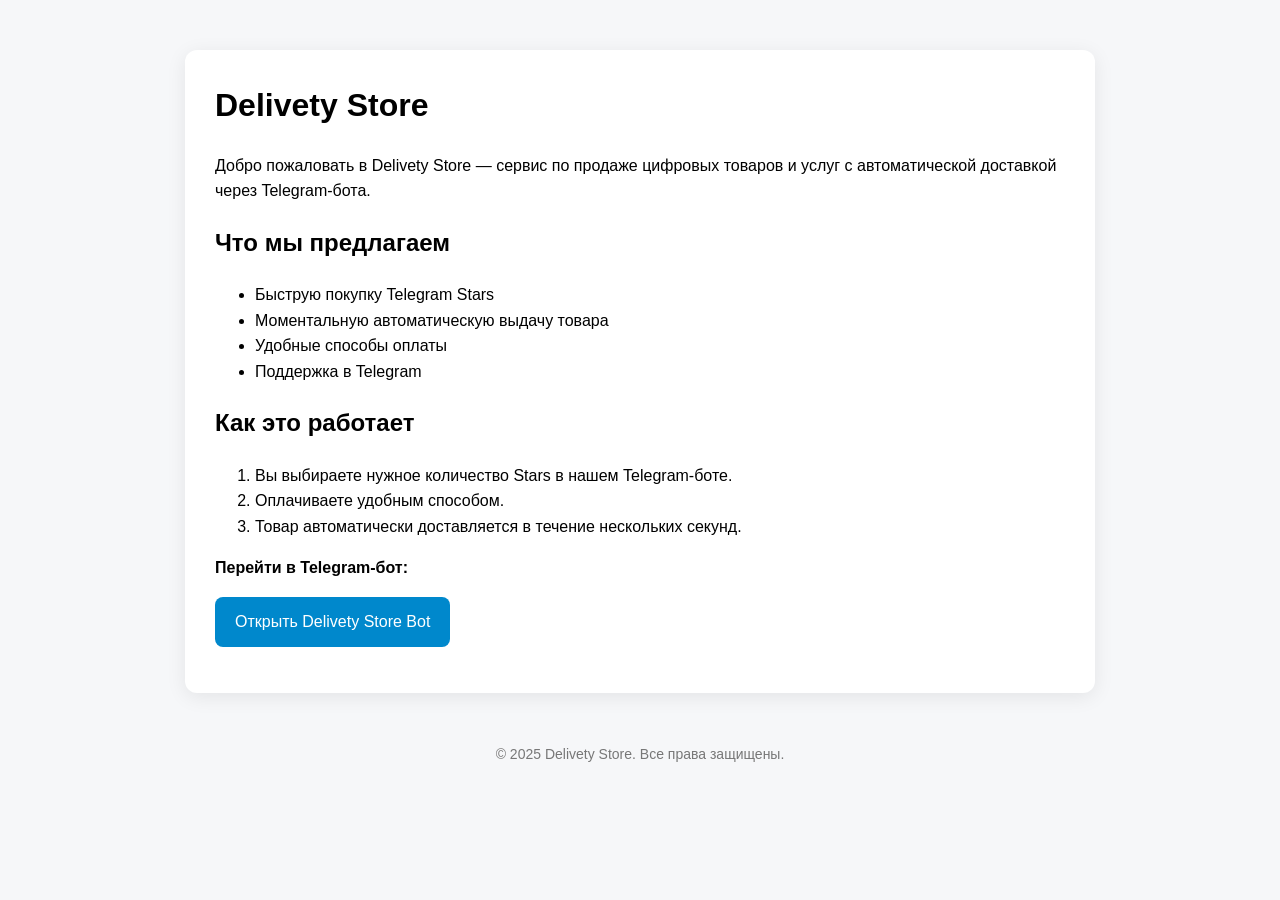
==== index.html @ 3ef8f0d7 "Add initial HTML structure for Delivety Store" ====
<!DOCTYPE html>
<html lang="ru">
<head>
    <meta charset="UTF-8">
    <title>Delivety Store — Telegram Stars</title>
    <meta name="viewport" content="width=device-width, initial-scale=1.0">
    <style>
        body {
            font-family: Arial, sans-serif;
            background: #f6f7f9;
            margin: 0;
            padding: 0;
            line-height: 1.6;
        }
        .container {
            max-width: 850px;
            margin: 50px auto;
            padding: 30px;
            background: #ffffff;
            border-radius: 12px;
            box-shadow: 0 4px 20px rgba(0,0,0,0.08);
        }
        h1 {
            margin-top: 0;
        }
        .btn {
            display: inline-block;
            background: #0088cc;
            color: #fff;
            padding: 12px 20px;
            text-decoration: none;
            border-radius: 8px;
            font-size: 16px;
        }
        footer {
            text-align: center;
            margin-top: 40px;
            color: #777;
            font-size: 14px;
        }
    </style>
</head>
<body>

<div class="container">
    <h1>Delivety Store</h1>
    <p>Добро пожаловать в Delivety Store — сервис по продаже цифровых товаров и услуг с автоматической доставкой через Telegram-бота.</p>

    <h2>Что мы предлагаем</h2>
    <ul>
        <li>Быструю покупку Telegram Stars</li>
        <li>Моментальную автоматическую выдачу товара</li>
        <li>Удобные способы оплаты</li>
        <li>Поддержка в Telegram</li>
    </ul>

    <h2>Как это работает</h2>
    <ol>
        <li>Вы выбираете нужное количество Stars в нашем Telegram-боте.</li>
        <li>Оплачиваете удобным способом.</li>
        <li>Товар автоматически доставляется в течение нескольких секунд.</li>
    </ol>

    <p><strong>Перейти в Telegram-бот:</strong></p>
    <p>
        <a class="btn" href="https://t.me/Deliverystars_bot" target="_blank">Открыть Delivety Store Bot</a>
    </p>
</div>

<footer>© 2025 Delivety Store. Все права защищены.</footer>

</body>
</html>
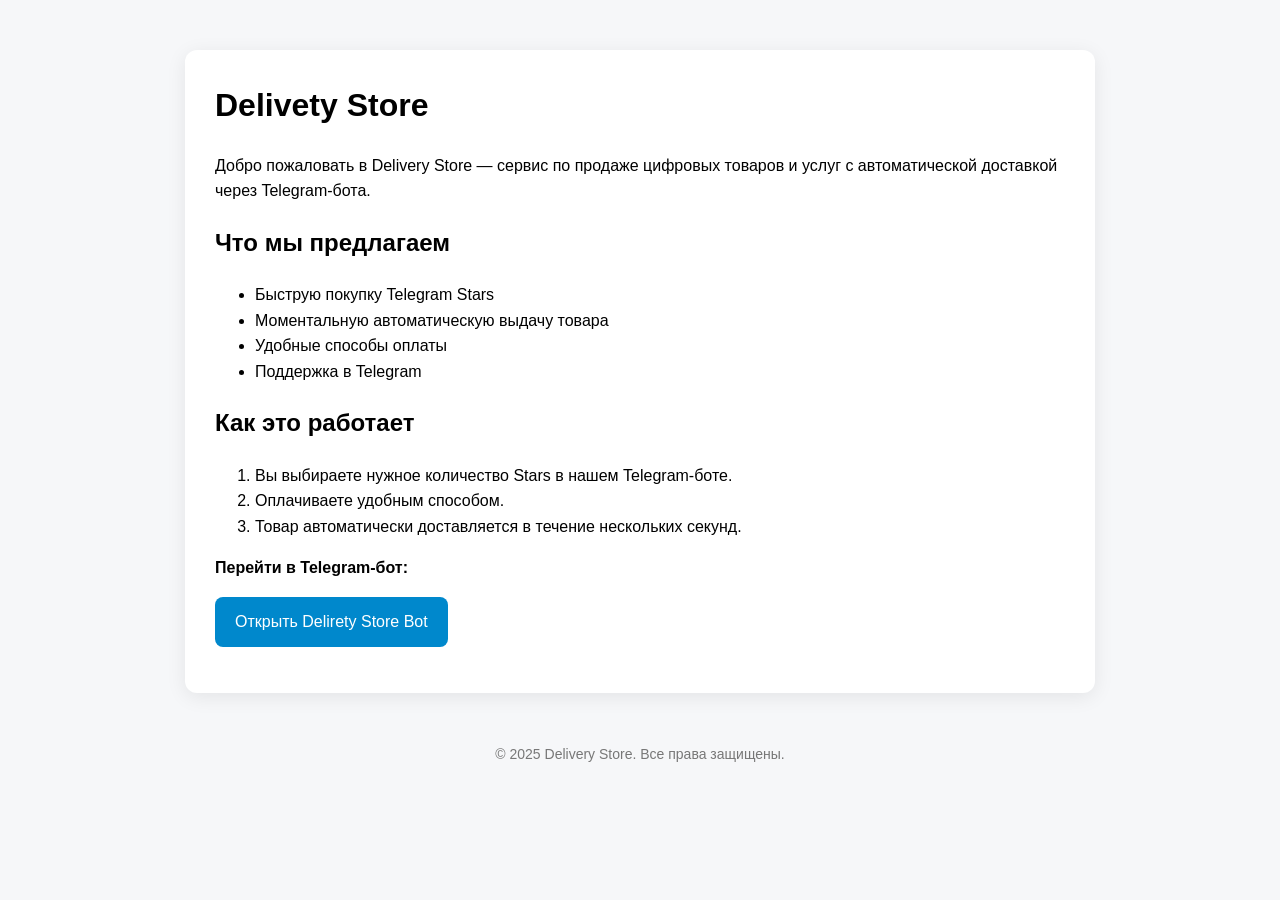
==== commit bd2b07a8: "Fix typos in 'Delivery' and 'Delivety' in HTML" ====
--- a/index.html
+++ b/index.html
@@ -2,7 +2,7 @@
 <html lang="ru">
 <head>
     <meta charset="UTF-8">
-    <title>Delivety Store — Telegram Stars</title>
+    <title>Delivery Store — Telegram Stars</title>
     <meta name="viewport" content="width=device-width, initial-scale=1.0">
     <style>
         body {
@@ -44,7 +44,7 @@
 
 <div class="container">
     <h1>Delivety Store</h1>
-    <p>Добро пожаловать в Delivety Store — сервис по продаже цифровых товаров и услуг с автоматической доставкой через Telegram-бота.</p>
+    <p>Добро пожаловать в Delivery Store — сервис по продаже цифровых товаров и услуг с автоматической доставкой через Telegram-бота.</p>
 
     <h2>Что мы предлагаем</h2>
     <ul>
@@ -63,11 +63,11 @@
 
     <p><strong>Перейти в Telegram-бот:</strong></p>
     <p>
-        <a class="btn" href="https://t.me/Deliverystars_bot" target="_blank">Открыть Delivety Store Bot</a>
+        <a class="btn" href="https://t.me/Deliverystars_bot" target="_blank">Открыть Delirety Store Bot</a>
     </p>
 </div>
 
-<footer>© 2025 Delivety Store. Все права защищены.</footer>
+<footer>© 2025 Delivery Store. Все права защищены.</footer>
 
 </body>
 </html>
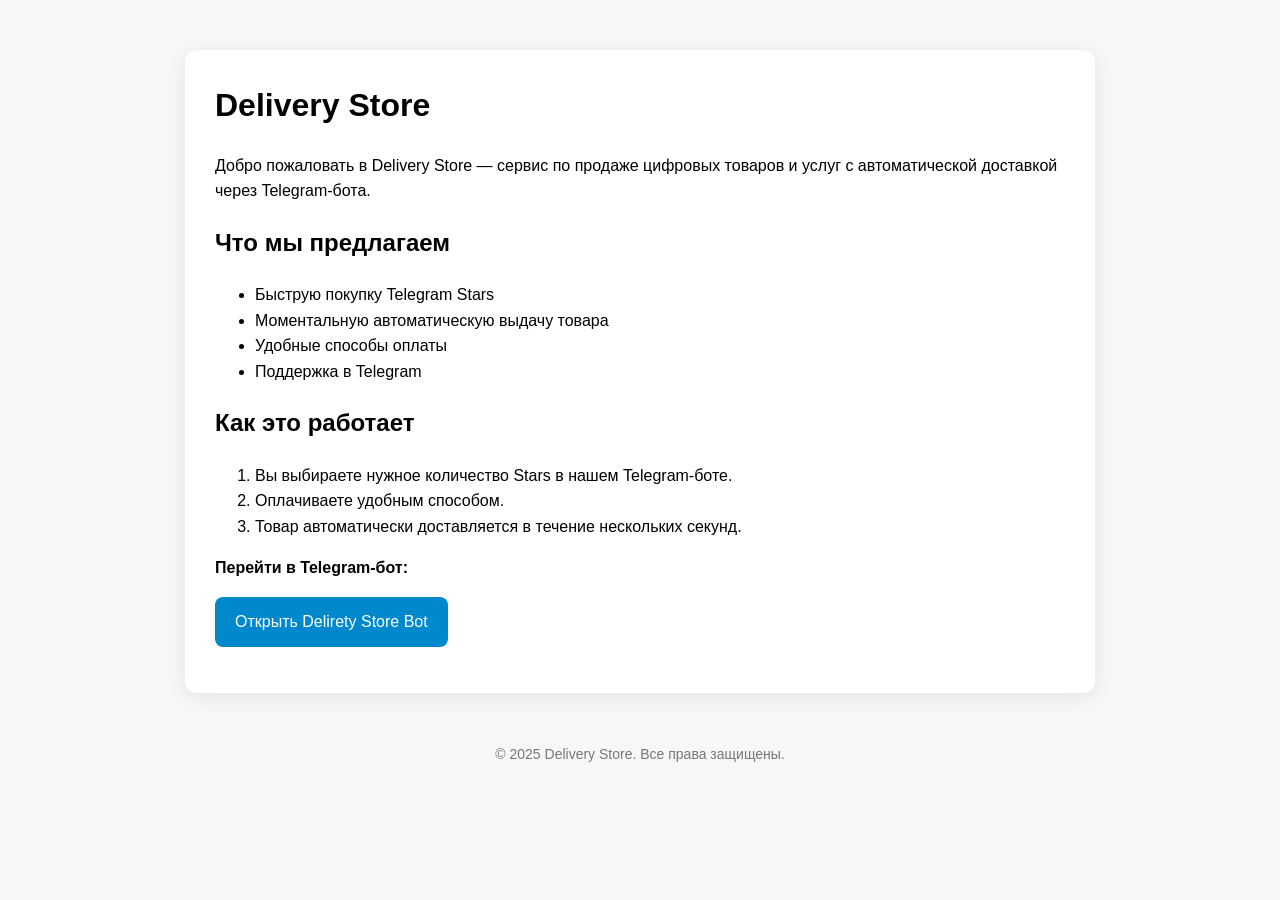
==== commit 53b501cd: "Update index.html" ====
--- a/index.html
+++ b/index.html
@@ -43,7 +43,7 @@
 <body>
 
 <div class="container">
-    <h1>Delivety Store</h1>
+    <h1>Delivery Store</h1>
     <p>Добро пожаловать в Delivery Store — сервис по продаже цифровых товаров и услуг с автоматической доставкой через Telegram-бота.</p>
 
     <h2>Что мы предлагаем</h2>
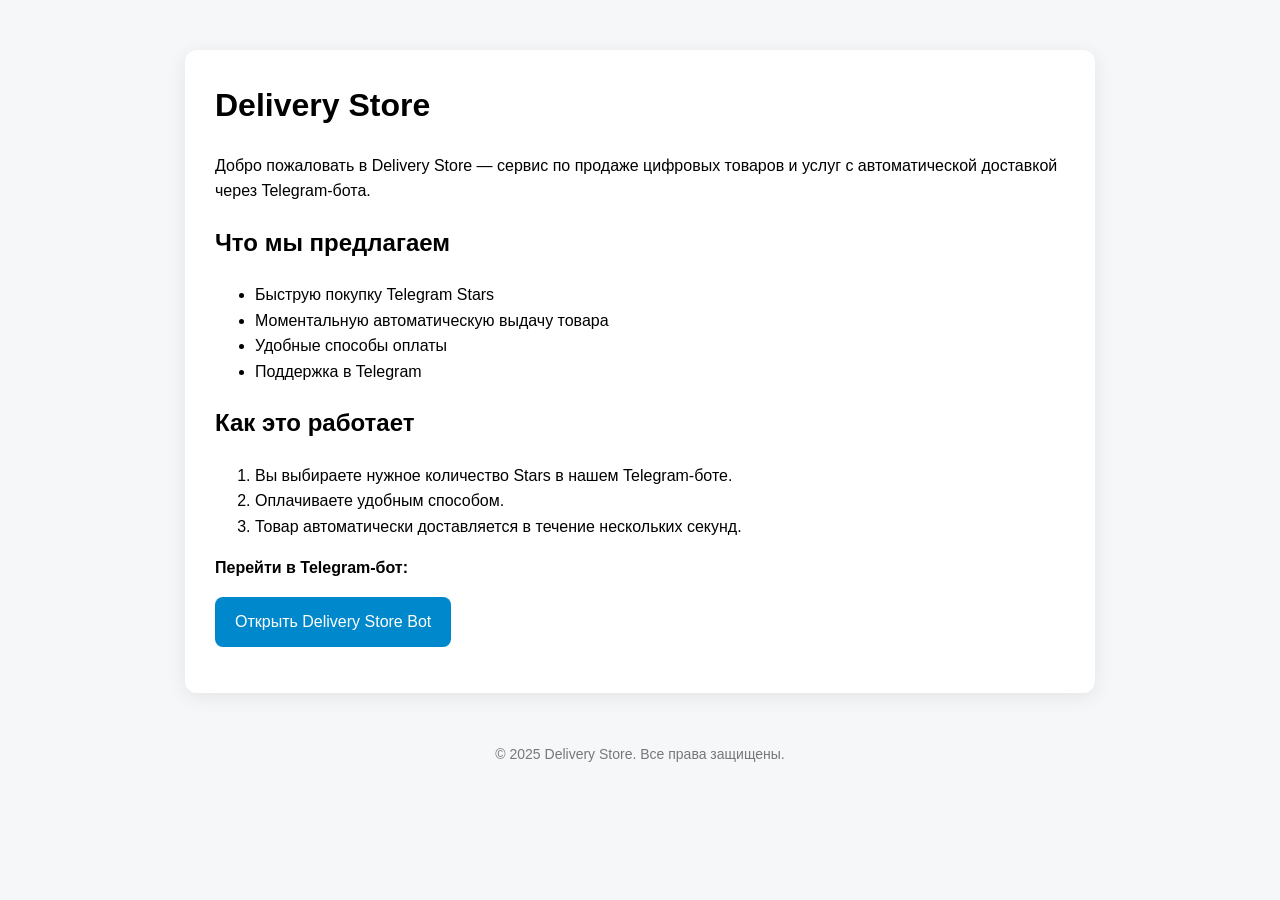
==== commit 565310b7: "Update index.html" ====
--- a/index.html
+++ b/index.html
@@ -63,7 +63,7 @@
 
     <p><strong>Перейти в Telegram-бот:</strong></p>
     <p>
-        <a class="btn" href="https://t.me/Deliverystars_bot" target="_blank">Открыть Delirety Store Bot</a>
+        <a class="btn" href="https://t.me/Deliverystars_bot" target="_blank">Открыть Delivery Store Bot</a>
     </p>
 </div>
 
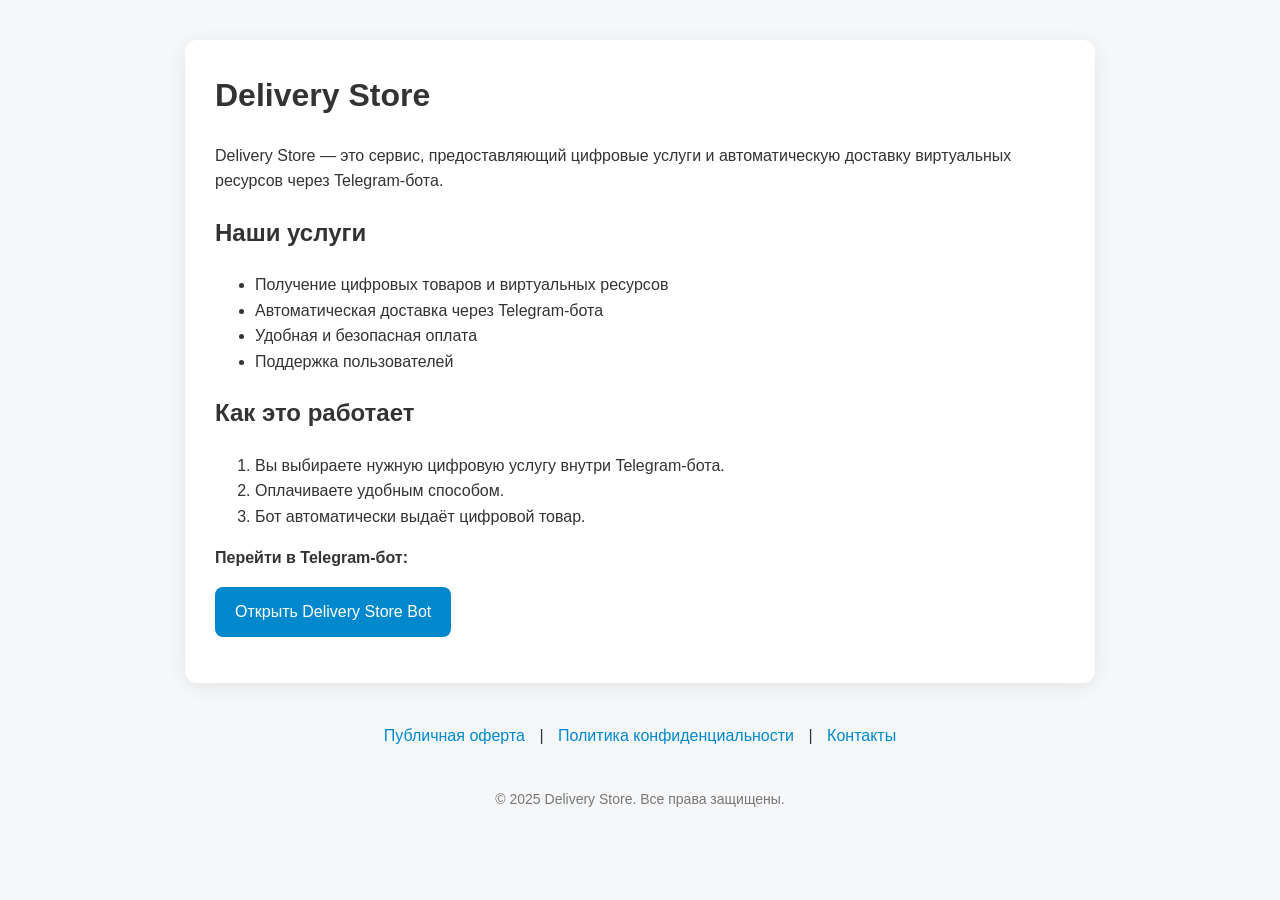
==== commit 582d0016: "Update index.html" ====
--- a/index.html
+++ b/index.html
@@ -2,7 +2,7 @@
 <html lang="ru">
 <head>
     <meta charset="UTF-8">
-    <title>Delivery Store — Telegram Stars</title>
+    <title>Delivery Store — Цифровые услуги</title>
     <meta name="viewport" content="width=device-width, initial-scale=1.0">
     <style>
         body {
@@ -11,10 +11,11 @@
             margin: 0;
             padding: 0;
             line-height: 1.6;
+            color: #333;
         }
         .container {
             max-width: 850px;
-            margin: 50px auto;
+            margin: 40px auto;
             padding: 30px;
             background: #ffffff;
             border-radius: 12px;
@@ -34,9 +35,18 @@
         }
         footer {
             text-align: center;
-            margin-top: 40px;
+            margin: 40px 0 20px 0;
             color: #777;
             font-size: 14px;
+        }
+        nav {
+            text-align: center;
+            margin-top: 20px;
+        }
+        nav a {
+            color: #0088cc;
+            margin: 0 10px;
+            text-decoration: none;
         }
     </style>
 </head>
@@ -44,21 +54,21 @@
 
 <div class="container">
     <h1>Delivery Store</h1>
-    <p>Добро пожаловать в Delivery Store — сервис по продаже цифровых товаров и услуг с автоматической доставкой через Telegram-бота.</p>
+    <p>Delivery Store — это сервис, предоставляющий цифровые услуги и автоматическую доставку виртуальных ресурсов через Telegram-бота.</p>
 
-    <h2>Что мы предлагаем</h2>
+    <h2>Наши услуги</h2>
     <ul>
-        <li>Быструю покупку Telegram Stars</li>
-        <li>Моментальную автоматическую выдачу товара</li>
-        <li>Удобные способы оплаты</li>
-        <li>Поддержка в Telegram</li>
+        <li>Получение цифровых товаров и виртуальных ресурсов</li>
+        <li>Автоматическая доставка через Telegram-бота</li>
+        <li>Удобная и безопасная оплата</li>
+        <li>Поддержка пользователей</li>
     </ul>
 
     <h2>Как это работает</h2>
     <ol>
-        <li>Вы выбираете нужное количество Stars в нашем Telegram-боте.</li>
+        <li>Вы выбираете нужную цифровую услугу внутри Telegram-бота.</li>
         <li>Оплачиваете удобным способом.</li>
-        <li>Товар автоматически доставляется в течение нескольких секунд.</li>
+        <li>Бот автоматически выдаёт цифровой товар.</li>
     </ol>
 
     <p><strong>Перейти в Telegram-бот:</strong></p>
@@ -67,6 +77,12 @@
     </p>
 </div>
 
+<nav>
+    <a href="offer.html">Публичная оферта</a> |
+    <a href="privacy.html">Политика конфиденциальности</a> |
+    <a href="contacts.html">Контакты</a>
+</nav>
+
 <footer>© 2025 Delivery Store. Все права защищены.</footer>
 
 </body>
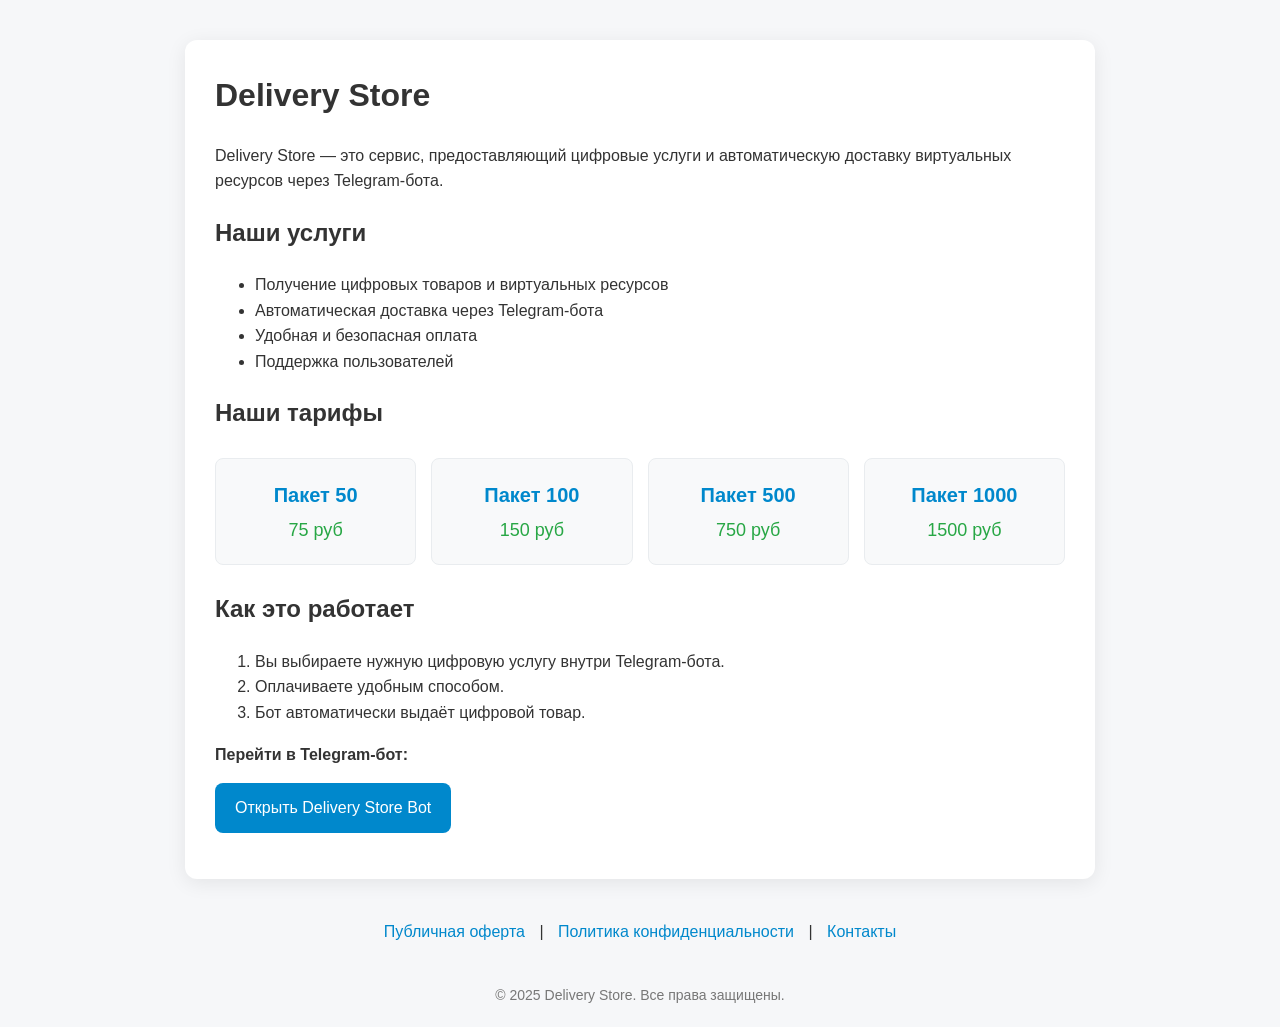
==== commit 0845b688: "Update index.html" ====
--- a/index.html
+++ b/index.html
@@ -48,6 +48,29 @@
             margin: 0 10px;
             text-decoration: none;
         }
+        .pricing {
+            display: grid;
+            grid-template-columns: repeat(auto-fit, minmax(200px, 1fr));
+            gap: 15px;
+            margin: 25px 0;
+        }
+        .price-item {
+            background: #f8f9fa;
+            padding: 20px;
+            border-radius: 8px;
+            text-align: center;
+            border: 1px solid #e9ecef;
+        }
+        .price-amount {
+            font-size: 20px;
+            font-weight: bold;
+            color: #0088cc;
+            margin-bottom: 5px;
+        }
+        .price-cost {
+            font-size: 18px;
+            color: #28a745;
+        }
     </style>
 </head>
 <body>
@@ -63,6 +86,26 @@
         <li>Удобная и безопасная оплата</li>
         <li>Поддержка пользователей</li>
     </ul>
+
+    <h2>Наши тарифы</h2>
+    <div class="pricing">
+        <div class="price-item">
+            <div class="price-amount">Пакет 50</div>
+            <div class="price-cost">75 руб</div>
+        </div>
+        <div class="price-item">
+            <div class="price-amount">Пакет 100</div>
+            <div class="price-cost">150 руб</div>
+        </div>
+        <div class="price-item">
+            <div class="price-amount">Пакет 500</div>
+            <div class="price-cost">750 руб</div>
+        </div>
+        <div class="price-item">
+            <div class="price-amount">Пакет 1000</div>
+            <div class="price-cost">1500 руб</div>
+        </div>
+    </div>
 
     <h2>Как это работает</h2>
     <ol>
